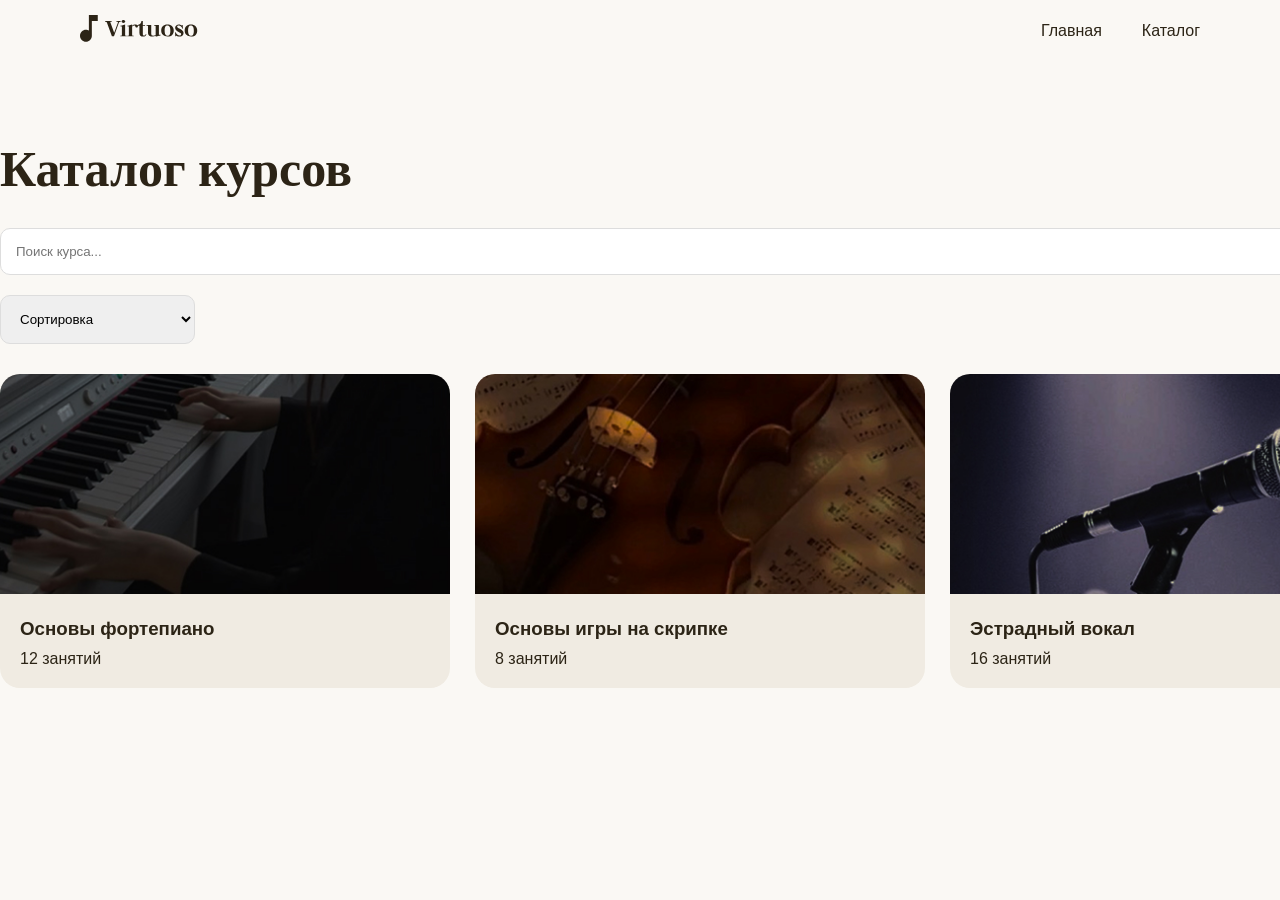
==== catalog.html @ 5fd734fc "Первый коммит" ====
<!DOCTYPE html>
<html lang="ru">
<head>
    <meta charset="UTF-8">
    <meta name="viewport" content="width=device-width, initial-scale=1.0">
    <title>Каталог курсов</title>
    <link rel="stylesheet" href="style.css">
</head>
<body>

<header class="header">
    <div class="logo">
        <img src="images/logo.svg" alt="Virtuoso">
    </div>

    <nav class="nav">
        <a href="index.html">Главная</a>
        <a href="catalog.html">Каталог</a>
    </nav>
</header>

<section class="catalog">

    <h1>Каталог курсов</h1>

    <!-- Поиск -->
    <input
        type="text"
        class="search-input"
        placeholder="Поиск курса..."
    >

    <!-- Сортировка -->
    <select class="sort-select">
        <option>Сортировка</option>
        <option>По названию</option>
        <option>По количеству занятий</option>
    </select>

    <div class="catalog-grid">

        <div class="catalog-card"
             data-title="Фортепиано"
             data-lessons="12">

            <img src="images/course/course-piano.jpg" alt="">
            <h3>Основы фортепиано</h3>
            <p>12 занятий</p>

        </div>

        <div class="catalog-card"
             data-title="Скрипка"
             data-lessons="8">

            <img src="images/course/course-violin.jpg" alt="">
            <h3>Основы игры на скрипке</h3>
            <p>8 занятий</p>

        </div>

        <div class="catalog-card"
             data-title="Вокал"
             data-lessons="16">

            <img src="images/course/vocal.jpg" alt="">
            <h3>Эстрадный вокал</h3>
            <p>16 занятий</p>

        </div>

    </div>

</section>

</body>
</html>
---- style.css ----
*{
    margin:0;
    padding:0;
    box-sizing:border-box;
}

/* Общие стили */
body{
    font-family: Arial, sans-serif;
    background:#FAF8F4;
    color:#2C2416;
}

/* img{
    width:100%;
    display:block;
} */

a{
    text-decoration:none;
    color:#2C2416;
}

.container{
    width:1920px;
    margin: auto;
}


/* Шапка */
.header{
    position:fixed;
    top:0;
    left:0;
    width:100%;
    display:flex;
    justify-content:space-between;
    align-items:center;
    padding:15px 80px;
    background:#FAF8F4;
    z-index:1000;
}

.nav{
    display:flex;
    gap:40px;
}

.header-right{
    display:flex;
    align-items:center;
    gap:30px;
}

.btn-dark{
    display:flex;
    align-items:center;
    gap:10px;
    background:#2f241c;
    color:#FAF8F4;
    border:none;
    border-radius:40px;
    padding:15px 30px;
    cursor:pointer;
}

.btn-dark img{
    width:16px;
    height:16px;
}

.btn-light{
    background:#FAF8F4;
    border:1px solid #E8E7E3;
    border-radius:40px;
    padding:15px 30px;
    cursor:pointer;
}

/* Первый экран */

.hero{
    min-height:650px;
    display:flex;
    align-items:center;
    padding-left:80px;
}

.hero-content{
    max-width:700px;
}

.hero h1{
    font-family: Georgia, serif;
    font-size:80px;
    font: weight 700px;;
    line-height:0.9;
    letter-spacing:-1px;
}

.hero span{
    color:#C8973A;
}

.hero p{
    margin-top:30px;
    width:450px;
    line-height:1.6;
    color:#8A7A62;
}

.hero button{
    margin-top:40px;
}


/* Общие секции */
.section{
    width:1400px;
    margin:auto;
    padding:60px 0;
}

.section h2{
    font-size:50px;
    margin-bottom:40px;
    font-family: Georgia, serif;
}

.center{
    text-align:center;
}

/* Карточки инструментов */

.cards{
    display:flex;
    gap:25px;
}

.instrument-card{
    position:relative;
    overflow:hidden;
    border-radius:20px;
    flex:1;
}

.instrument-card img{
    height:280px;
    object-fit:cover;
}

.card-title{
    position:absolute;
    bottom:20px;
    left:20px;
    color:#FAF8F4;
    font-size:30px;
    font-weight:bold;
    font-family: Georgia, serif;
}

.section .btn-light{
    display:block;
    margin:30px auto;
}

/* Курсы */

.courses{
    display:flex;
    gap:25px;
}

.course-card{
    flex:2;
    background:#F0EBE2;
    border-radius:20px;
    overflow:hidden;
}

.course-card img{
    height:223px;
    object-fit:cover;
}

.course-content{
    padding:20px;
}

.course-content h3{
    margin-bottom:30px;
    font-family: Georgia, serif;
}

.course-content ul{
    margin-left:20px;
    margin-bottom:20px;
}

.course-content li{
    margin-bottom:10px;
}

.course-content button {
    stroke: #E8E7E3;
    background-color: #F0EBE2;
    width: 400px;
}

/* Отзывы */

.reviews{
    background:#2C2416;
    min-height:650px;
    display:flex;
    align-items:center;
    padding-left: 80px;
    padding-right: 80px;
}

.reviews h2{
    color:#FAF8F4;
    margin-bottom:60px;
    font-size:50px;
    font-family: Georgia, serif;
}

.reviews-grid{
    display:flex;
    gap:20px;
}

.review-card{
    flex:1;
    background:#383124;
    border-radius:20px;
    padding:20px;
}

.review-card p{
    color:#FAF8F4;
    margin:20px 0;
    line-height:1.6;
}

.review-card span{
    color:#C8973A;
}

.stars{
    color:#C8973A;
    font-size:20px;
}

/* Каталог */

.catalog{
    width:1400px;
    margin:auto;
    padding:140px 0 60px;
}

.catalog h1{
    font-size:50px;
    margin-bottom:30px;
    font-family:Georgia, serif;
}

.search-input{
    width:100%;
    padding:15px;
    border:1px solid #ddd;
    border-radius:10px;
    margin-bottom:20px;
}

.sort-select{
    padding:15px;
    border:1px solid #ddd;
    border-radius:10px;
    margin-bottom:30px;
}

.catalog-grid{
    display:flex;
    gap:25px;
}

.catalog-card{
    flex:1;
    background:#F0EBE2;
    border-radius:20px;
    overflow:hidden;
}

.catalog-card img{
    width:100%;
    height:220px;
    object-fit:cover;
}

.catalog-card h3{
    padding:20px 20px 10px;
}

.catalog-card p{
    padding:0 20px 20px;
}
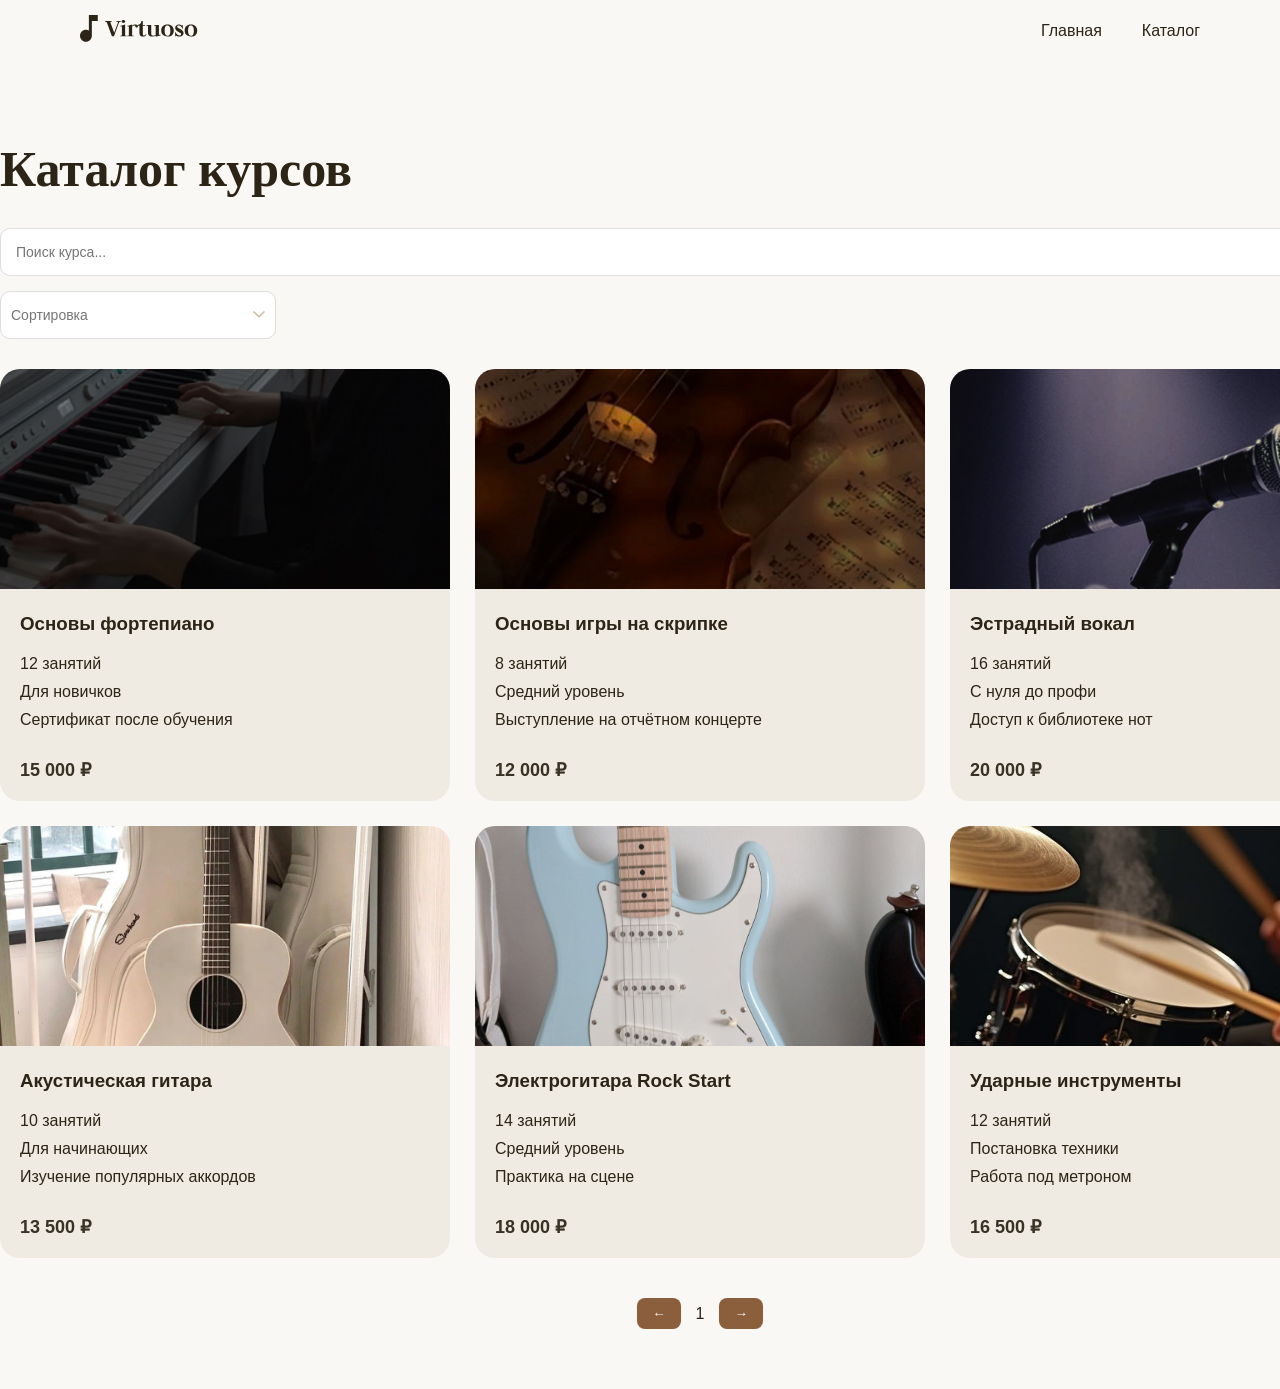
==== commit f787a390: "Добавлены поиск, сортировка и пагинация каталога курсов" ====
--- a/catalog.html
+++ b/catalog.html
@@ -37,41 +37,138 @@
         <option>По количеству занятий</option>
     </select>
 
-    <div class="catalog-grid">
+<div class="catalog-grid" id="catalogGrid">
 
-        <div class="catalog-card"
-             data-title="Фортепиано"
-             data-lessons="12">
+    <!-- 1 -->
+    <div class="catalog-card" data-title="Основы фортепиано" data-lessons="12">
+        <img src="images/course/course-piano.jpg" alt="">
+        <h3><a href="course.html">Основы фортепиано</a></h3>
+        <p>12 занятий</p>
+        <p>Для новичков</p>
+        <p>Сертификат после обучения</p>
+        <h2 class="price">15 000 ₽</h2>
+    </div>
 
-            <img src="images/course/course-piano.jpg" alt="">
-            <h3>Основы фортепиано</h3>
-            <p>12 занятий</p>
+    <!-- 2 -->
+    <div class="catalog-card" data-title="Основы игры на скрипке" data-lessons="8">
+        <img src="images/course/course-violin.jpg" alt="">
+        <h3>Основы игры на скрипке</h3>
+        <p>8 занятий</p>
+        <p>Средний уровень</p>
+        <p>Выступление на отчётном концерте</p>
+        <h2 class="price">12 000 ₽</h2>
+    </div>
 
-        </div>
+    <!-- 3 -->
+    <div class="catalog-card" data-title="Эстрадный Вокал" data-lessons="16">
+        <img src="images/course/vocal.jpg" alt="">
+        <h3>Эстрадный вокал</h3>
+        <p>16 занятий</p>
+        <p>С нуля до профи</p>
+        <p>Доступ к библиотеке нот</p>
+        <h2 class="price">20 000 ₽</h2>
+    </div>
 
-        <div class="catalog-card"
-             data-title="Скрипка"
-             data-lessons="8">
+    <!-- 4 -->
+    <div class="catalog-card" data-title="Акустическая гитара" data-lessons="10">
+        <img src="images/course/course-acoustic-guitar.jpg" alt="">
+        <h3>Акустическая гитара</h3>
+        <p>10 занятий</p>
+        <p>Для начинающих</p>
+        <p>Изучение популярных аккордов</p>
+        <h2 class="price">13 500 ₽</h2>
+    </div>
 
-            <img src="images/course/course-violin.jpg" alt="">
-            <h3>Основы игры на скрипке</h3>
-            <p>8 занятий</p>
+    <!-- 5 -->
+    <div class="catalog-card" data-title="Электрогитара" data-lessons="14">
+        <img src="images/course/course-electric-guitar.jpg" alt="">
+        <h3>Электрогитара Rock Start</h3>
+        <p>14 занятий</p>
+        <p>Средний уровень</p>
+        <p>Практика на сцене</p>
+        <h2 class="price">18 000 ₽</h2>
+    </div>
 
-        </div>
+    <!-- 6 -->
+    <div class="catalog-card" data-title="Ударные инструменты" data-lessons="12">
+        <img src="images/course/course-drums.jpg" alt="">
+        <h3>Ударные инструменты</h3>
+        <p>12 занятий</p>
+        <p>Постановка техники</p>
+        <p>Работа под метроном</p>
+        <h2 class="price">16 500 ₽</h2>
+    </div>
 
-        <div class="catalog-card"
-             data-title="Вокал"
-             data-lessons="16">
+    <!-- 7 -->
+    <div class="catalog-card" data-title="Саксофон" data-lessons="10">
+        <img src="images/course/course-saxophone.jpg" alt="">
+        <h3>Саксофон для начинающих</h3>
+        <p>10 занятий</p>
+        <p>Базовые техники дыхания</p>
+        <p>Подготовка концертного номера</p>
+        <h2 class="price">17 000 ₽</h2>
+    </div>
 
-            <img src="images/course/vocal.jpg" alt="">
-            <h3>Эстрадный вокал</h3>
-            <p>16 занятий</p>
+    <!-- 8 -->
+    <div class="catalog-card" data-title="Игра на флейте" data-lessons="8">
+        <img src="images/course/course-flute.jpg" alt="">
+        <h3>Игра на флейте</h3>
+        <p>8 занятий</p>
+        <p>Основы музыкальной грамоты</p>
+        <p>Индивидуальный подход</p>
+        <h2 class="price">11 000 ₽</h2>
+    </div>
 
-        </div>
+    <!-- 9 -->
+    <div class="catalog-card" data-title="Виолончель" data-lessons="12">
+        <img src="images/course/course-cello.jpg" alt="">
+        <h3>Виолончель с нуля</h3>
+        <p>12 занятий</p>
+        <p>Для детей и взрослых</p>
+        <p>Концерт по итогам курса</p>
+        <h2 class="price">19 000 ₽</h2>
+    </div>
 
+    <!-- 10 -->
+    <div class="catalog-card" data-title="Музыкальная грамота" data-lessons="6">
+        <img src="images/course/course-musical-literacy.jpg" alt="">
+        <h3>Музыкальная грамота</h3>
+        <p>6 занятий</p>
+        <p>Изучение нот и ритма</p>
+        <p>Подходит всем направлениям</p>
+        <h2 class="price">8 000 ₽</h2>
     </div>
+
+    <!-- 11 -->
+    <div class="catalog-card" data-title="Основы композиции" data-lessons="15">
+        <img src="images/course/course-basics-of-composition.jpg" alt="">
+        <h3>Основы композиции</h3>
+        <p>15 занятий</p>
+        <p>Создание собственных произведений</p>
+        <p>Работа в музыкальных редакторах</p>
+        <h2 class="price">22 000 ₽</h2>
+    </div>
+
+    <!-- 12 -->
+    <div class="catalog-card" data-title="DJ" data-lessons="10">
+        <img src="images/course/course-DJ-and-electronic-music.jpg" alt="">
+        <h3>DJ и электронная музыка</h3>
+        <p>10 занятий</p>
+        <p>Практика сведения треков</p>
+        <p>Финальный мини-сет</p>
+        <h2 class="price">21 000 ₽</h2>
+    </div>
+
+</div>
+
+<div class="pagination">
+    <button id="prevPage">←</button>
+    <span id="pageNumber">1</span>
+    <button id="nextPage">→</button>
+</div>
 
 </section>
 
+<script src="catalog.js"></script>
 </body>
 </html>
--- a/style.css
+++ b/style.css
@@ -25,6 +25,7 @@
     width:1920px;
     margin: auto;
 }
+
 
 
 /* Шапка */
@@ -77,6 +78,8 @@
     cursor:pointer;
 }
 
+
+
 /* Первый экран */
 
 .hero{
@@ -130,6 +133,8 @@
 .center{
     text-align:center;
 }
+
+
 
 /* Карточки инструментов */
 
@@ -208,6 +213,8 @@
     width: 400px;
 }
 
+
+
 /* Отзывы */
 
 .reviews{
@@ -253,6 +260,8 @@
     font-size:20px;
 }
 
+
+
 /* Каталог */
 
 .catalog{
@@ -272,18 +281,36 @@
     padding:15px;
     border:1px solid #ddd;
     border-radius:10px;
-    margin-bottom:20px;
+    margin-bottom:15px;
+
+    font-size: 14px;
 }
 
 .sort-select{
-    padding:15px;
+    width: 276px;
+    appearance:none;
+    -webkit-appearance:none;
+    -moz-appearance:none;
+
+    padding:15px 40px 15px 10px;
+
+    background:#fff url("images/arrow-down.svg") no-repeat right 10px center;
+    background-size:12px;
+
     border:1px solid #ddd;
     border-radius:10px;
+
+    font-size:14px;
+    color:#757575;
+
     margin-bottom:30px;
+
+    cursor:pointer;
 }
 
 .catalog-grid{
-    display:flex;
+    display:grid;
+    grid-template-columns:repeat(3, 1fr);
     gap:25px;
 }
 
@@ -301,9 +328,123 @@
 }
 
 .catalog-card h3{
-    padding:20px 20px 10px;
+    padding:20px 20px 20px;
+}
+
+.catalog-card h2{
+    padding:20px 20px 20px;
+    color: #383124;
+    font-size: 18px;
 }
 
 .catalog-card p{
-    padding:0 20px 20px;
-}+    padding:0 20px 10px;
+}
+
+.catalog-controls{
+    display:flex;
+    gap:15px;
+    margin-bottom:30px;
+}
+
+.catalog-controls input,
+.catalog-controls select{
+    padding:10px;
+    border:1px solid #ccc;
+    border-radius:8px;
+}
+
+.pagination{
+    display:flex;
+    justify-content:center;
+    align-items:center;
+    gap:15px;
+    margin-top:40px;
+}
+
+.pagination button{
+    padding:8px 15px;
+    border:none;
+    border-radius:8px;
+    background:#8b5e3c;
+    color:white;
+    cursor:pointer;
+}
+
+.pagination button:hover{
+    opacity:0.9;
+}
+
+
+
+/* Страница курса */
+
+.course-page{
+    padding-top:80px;
+}
+
+.course-page h1{
+    font-size:60px;
+    font-family:Georgia, serif;
+    margin-bottom:40px;
+}
+
+.course-top{
+    display:flex;
+    gap:40px;
+    margin-bottom:40px;
+}
+
+.course-main-image{
+    flex:1;
+}
+
+.course-main-image img{
+    width:100%;
+    height:500px;
+    object-fit:cover;
+    border-radius:20px;
+}
+
+.course-info{
+    flex:1;
+    background:#F0EBE2;
+    border-radius:20px;
+    padding:40px;
+}
+
+.course-info h2{
+    font-family:Georgia, serif;
+    margin-bottom:20px;
+}
+
+.course-info p{
+    color:#8A7A62;
+    line-height:1.6;
+    margin-bottom:30px;
+}
+
+.course-characteristics h3{
+    margin-bottom:15px;
+}
+
+.course-characteristics ul{
+    margin-left:20px;
+}
+
+.course-characteristics li{
+    margin-bottom:12px;
+}
+
+.course-gallery{
+    display:flex;
+    gap:20px;
+    margin-top:30px;
+}
+
+.course-gallery img{
+    width:calc(25% - 15px);
+    height:180px;
+    object-fit:cover;
+    border-radius:20px;
+}
